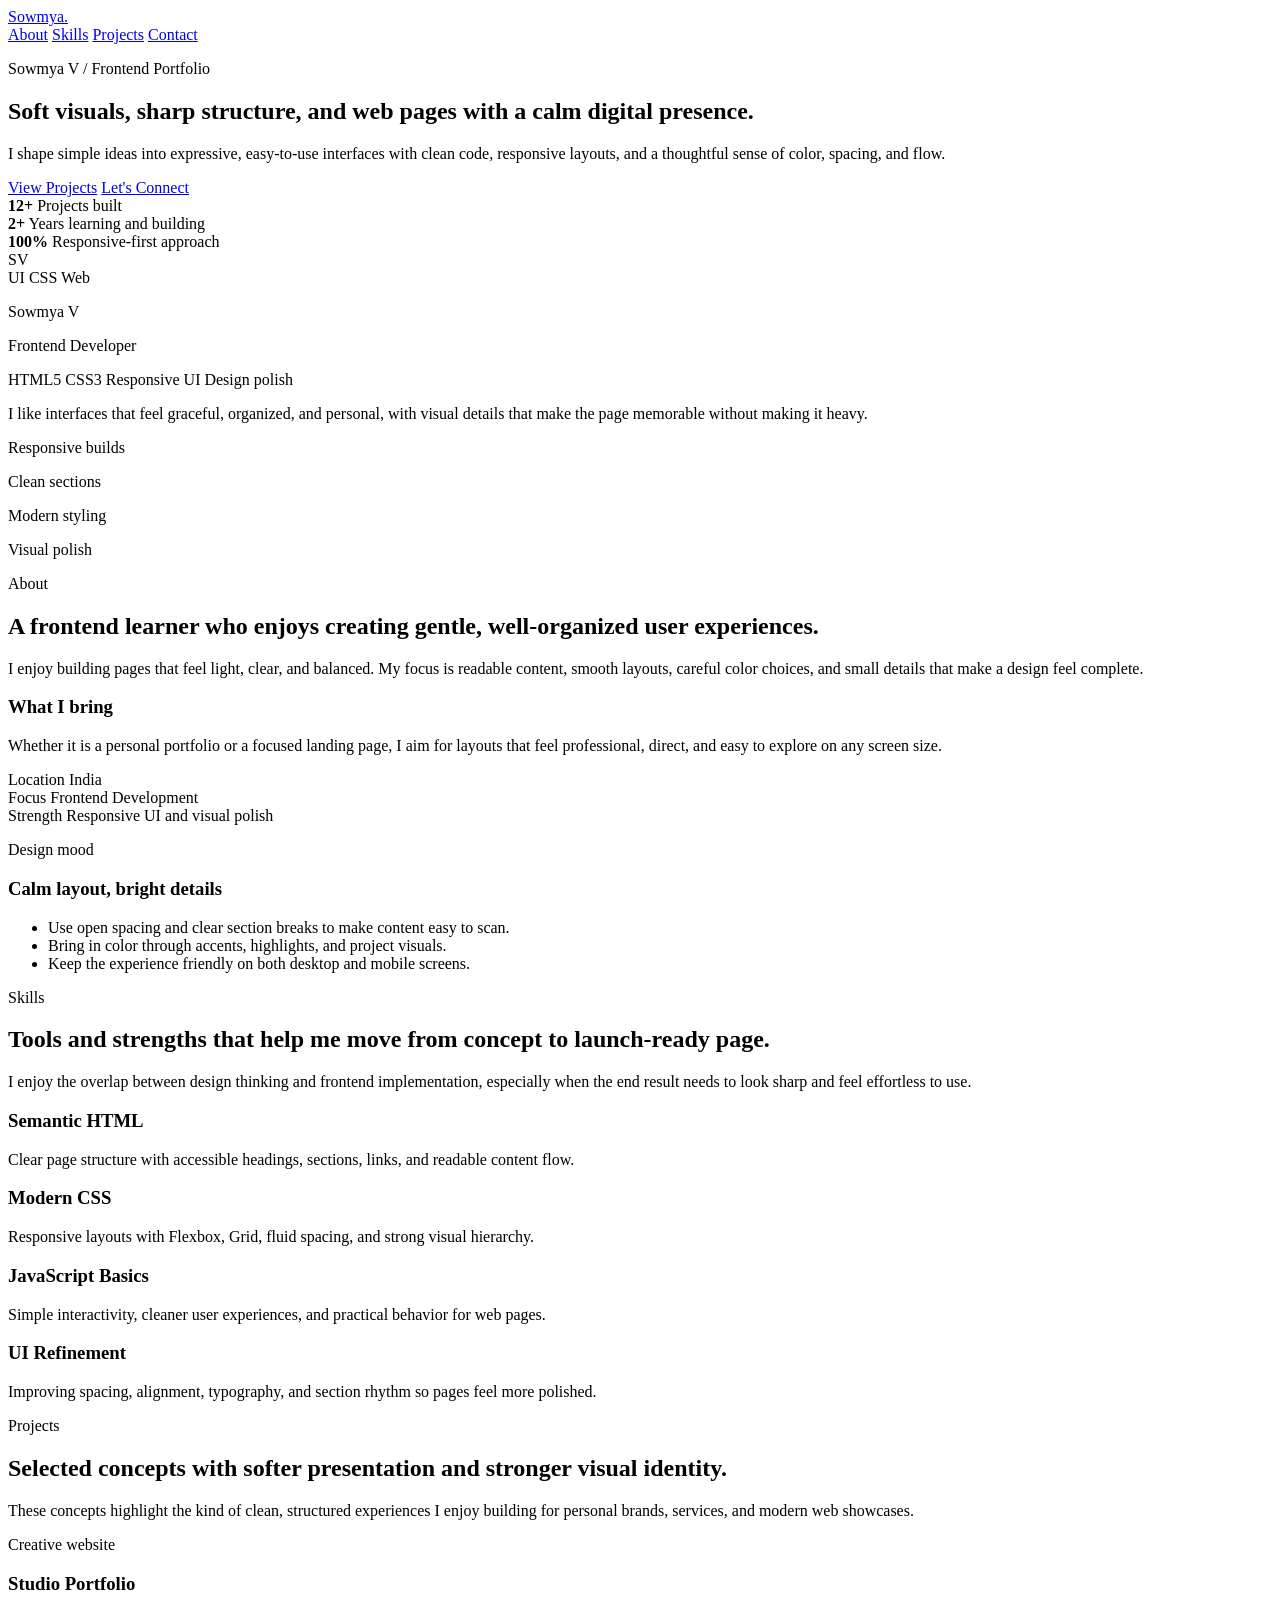
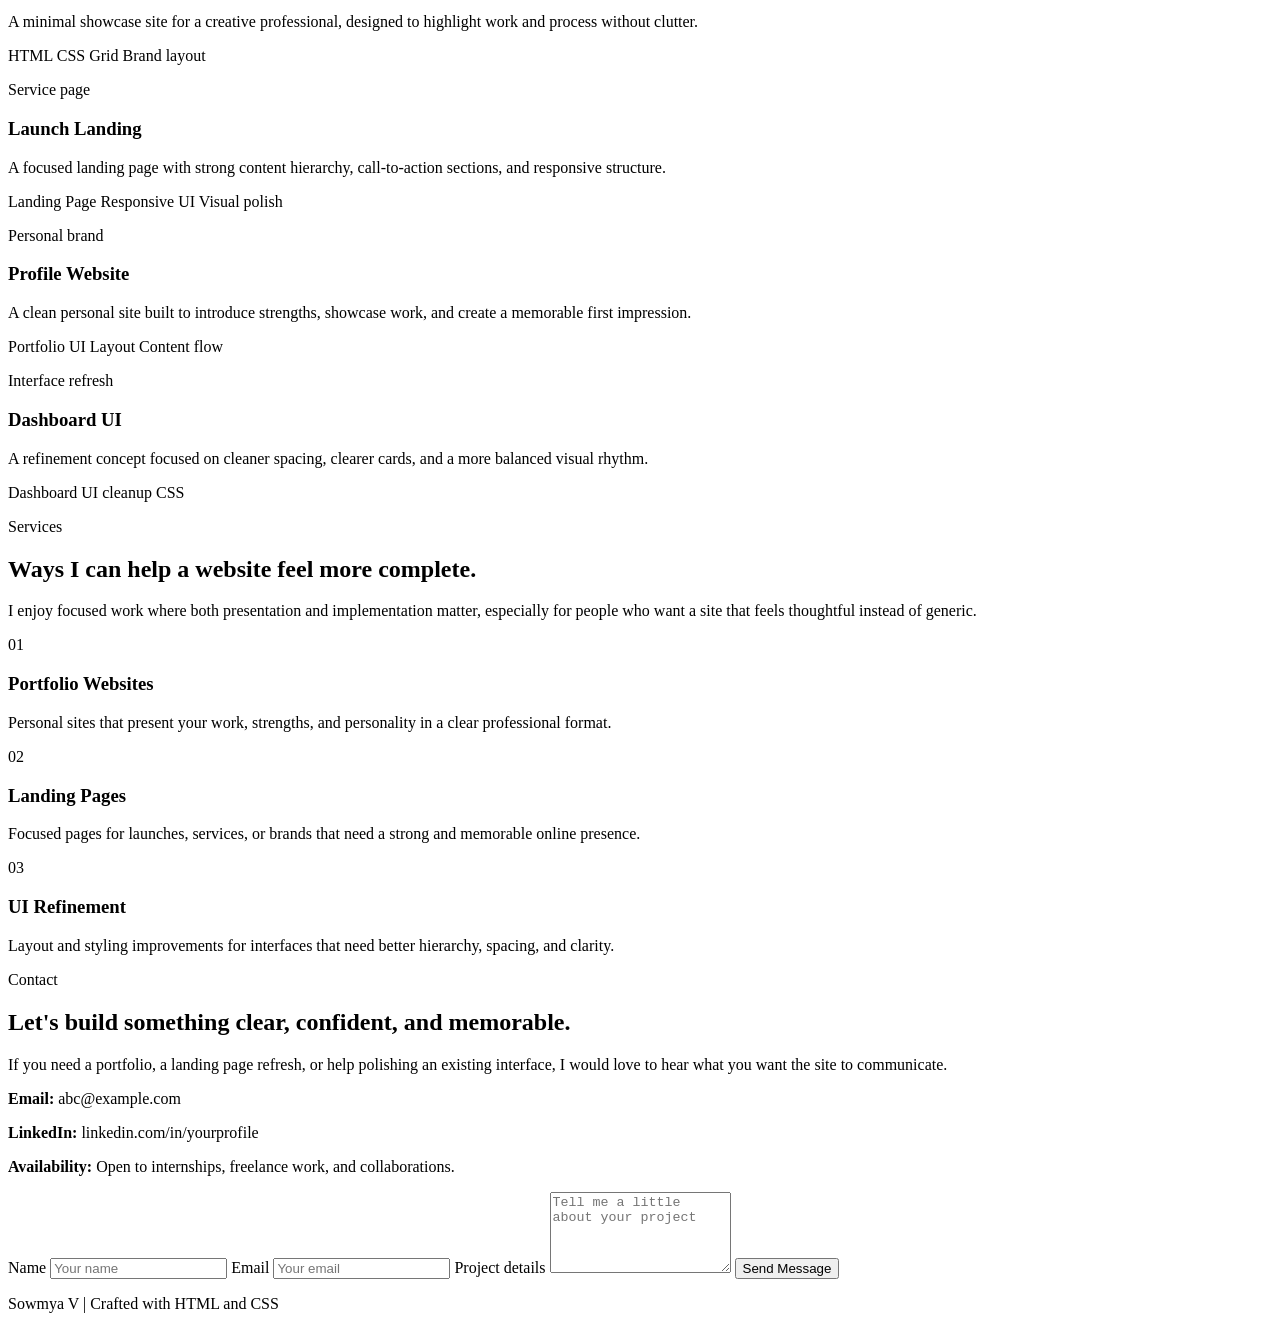
==== index.html @ 39d35e49 "Create index.html" ====
<!DOCTYPE html>
<html lang="en">
<head>
    <meta charset="UTF-8">
    <meta name="viewport" content="width=device-width, initial-scale=1.0">
    <title>Sowmya V | Frontend Portfolio</title>
    <meta name="description" content="Frontend portfolio for Sowmya V featuring projects, skills, services, and contact details.">
    <link rel="stylesheet" href="Sowmya-Portfolio.css">
</head>
<body>
    <header class="site-header">
        <div class="container navbar">
            <a href="#home" class="brand">Sowmya<span>.</span></a>
            <nav class="nav-links" aria-label="Primary navigation">
                <a href="#about">About</a>
                <a href="#skills">Skills</a>
                <a href="#projects">Projects</a>
                <a href="#contact">Contact</a>
            </nav>
        </div>
    </header>

    <main>
        <section class="hero" id="home">
            <div class="container hero-grid">
                <div class="hero-copy">
                    <p class="eyebrow">Sowmya V / Frontend Portfolio</p>
                    <h1>Soft visuals, sharp structure, and web pages with a calm digital presence.</h1>
                    <p class="hero-text">
                        I shape simple ideas into expressive, easy-to-use interfaces with clean code, responsive
                        layouts, and a thoughtful sense of color, spacing, and flow.
                    </p>
                    <div class="hero-actions">
                        <a href="#projects" class="button button-primary">View Projects</a>
                        <a href="#contact" class="button button-secondary">Let's Connect</a>
                    </div>
                    <div class="hero-stats">
                        <article>
                            <strong>12+</strong>
                            <span>Projects built</span>
                        </article>
                        <article>
                            <strong>2+</strong>
                            <span>Years learning and building</span>
                        </article>
                        <article>
                            <strong>100%</strong>
                            <span>Responsive-first approach</span>
                        </article>
                    </div>
                </div>

                <aside class="hero-card" aria-label="Profile summary">
                    <div class="profile-orbit">
                        <div class="profile-moon">SV</div>
                        <span class="orbit-tag tag-top">UI</span>
                        <span class="orbit-tag tag-right">CSS</span>
                        <span class="orbit-tag tag-bottom">Web</span>
                    </div>
                    <div class="profile-meta">
                        <p class="meta-name">Sowmya V</p>
                        <p class="meta-role">Frontend Developer</p>
                    </div>
                    <div class="tag-row">
                        <span>HTML5</span>
                        <span>CSS3</span>
                        <span>Responsive UI</span>
                        <span>Design polish</span>
                    </div>
                    <p class="profile-note">
                        I like interfaces that feel graceful, organized, and personal, with visual details that make the
                        page memorable without making it heavy.
                    </p>
                </aside>
            </div>
        </section>

        <section class="intro-strip" aria-label="Portfolio highlights">
            <div class="container strip-grid">
                <p>Responsive builds</p>
                <p>Clean sections</p>
                <p>Modern styling</p>
                <p>Visual polish</p>
            </div>
        </section>

        <section class="section" id="about">
            <div class="container">
                <div class="section-heading">
                    <p class="eyebrow">About</p>
                    <h2>A frontend learner who enjoys creating gentle, well-organized user experiences.</h2>
                    <p>
                        I enjoy building pages that feel light, clear, and balanced. My focus is readable content,
                        smooth layouts, careful color choices, and small details that make a design feel complete.
                    </p>
                </div>

                <div class="about-grid">
                    <article class="panel">
                        <h3>What I bring</h3>
                        <p>
                            Whether it is a personal portfolio or a focused landing page, I aim for layouts that feel
                            professional, direct, and easy to explore on any screen size.
                        </p>
                        <div class="info-list">
                            <div>
                                <span class="info-label">Location</span>
                                <span>India</span>
                            </div>
                            <div>
                                <span class="info-label">Focus</span>
                                <span>Frontend Development</span>
                            </div>
                            <div>
                                <span class="info-label">Strength</span>
                                <span>Responsive UI and visual polish</span>
                            </div>
                        </div>
                    </article>

                    <article class="panel accent-panel">
                        <p class="panel-kicker">Design mood</p>
                        <h3>Calm layout, bright details</h3>
                        <ul class="feature-list">
                            <li>Use open spacing and clear section breaks to make content easy to scan.</li>
                            <li>Bring in color through accents, highlights, and project visuals.</li>
                            <li>Keep the experience friendly on both desktop and mobile screens.</li>
                        </ul>
                    </article>
                </div>
            </div>
        </section>

        <section class="section tint-section" id="skills">
            <div class="container">
                <div class="section-heading">
                    <p class="eyebrow">Skills</p>
                    <h2>Tools and strengths that help me move from concept to launch-ready page.</h2>
                    <p>
                        I enjoy the overlap between design thinking and frontend implementation, especially when the end
                        result needs to look sharp and feel effortless to use.
                    </p>
                </div>

                <div class="card-grid">
                    <article class="skill-card">
                        <h3>Semantic HTML</h3>
                        <p>Clear page structure with accessible headings, sections, links, and readable content flow.</p>
                    </article>
                    <article class="skill-card">
                        <h3>Modern CSS</h3>
                        <p>Responsive layouts with Flexbox, Grid, fluid spacing, and strong visual hierarchy.</p>
                    </article>
                    <article class="skill-card">
                        <h3>JavaScript Basics</h3>
                        <p>Simple interactivity, cleaner user experiences, and practical behavior for web pages.</p>
                    </article>
                    <article class="skill-card">
                        <h3>UI Refinement</h3>
                        <p>Improving spacing, alignment, typography, and section rhythm so pages feel more polished.</p>
                    </article>
                </div>
            </div>
        </section>

        <section class="section" id="projects">
            <div class="container">
                <div class="section-heading">
                    <p class="eyebrow">Projects</p>
                    <h2>Selected concepts with softer presentation and stronger visual identity.</h2>
                    <p>
                        These concepts highlight the kind of clean, structured experiences I enjoy building for personal
                        brands, services, and modern web showcases.
                    </p>
                </div>

                <div class="projects-grid">
                    <article class="project-card">
                        <div class="project-visual tone-one">
                            <p>Creative website</p>
                            <h3>Studio Portfolio</h3>
                        </div>
                        <div class="project-body">
                            <p>A minimal showcase site for a creative professional, designed to highlight work and process without clutter.</p>
                            <div class="tag-row">
                                <span>HTML</span>
                                <span>CSS Grid</span>
                                <span>Brand layout</span>
                            </div>
                        </div>
                    </article>

                    <article class="project-card">
                        <div class="project-visual tone-two">
                            <p>Service page</p>
                            <h3>Launch Landing</h3>
                        </div>
                        <div class="project-body">
                            <p>A focused landing page with strong content hierarchy, call-to-action sections, and responsive structure.</p>
                            <div class="tag-row">
                                <span>Landing Page</span>
                                <span>Responsive UI</span>
                                <span>Visual polish</span>
                            </div>
                        </div>
                    </article>

                    <article class="project-card">
                        <div class="project-visual tone-three">
                            <p>Personal brand</p>
                            <h3>Profile Website</h3>
                        </div>
                        <div class="project-body">
                            <p>A clean personal site built to introduce strengths, showcase work, and create a memorable first impression.</p>
                            <div class="tag-row">
                                <span>Portfolio</span>
                                <span>UI Layout</span>
                                <span>Content flow</span>
                            </div>
                        </div>
                    </article>

                    <article class="project-card">
                        <div class="project-visual tone-four">
                            <p>Interface refresh</p>
                            <h3>Dashboard UI</h3>
                        </div>
                        <div class="project-body">
                            <p>A refinement concept focused on cleaner spacing, clearer cards, and a more balanced visual rhythm.</p>
                            <div class="tag-row">
                                <span>Dashboard</span>
                                <span>UI cleanup</span>
                                <span>CSS</span>
                            </div>
                        </div>
                    </article>
                </div>
            </div>
        </section>

        <section class="section tint-section">
            <div class="container">
                <div class="section-heading">
                    <p class="eyebrow">Services</p>
                    <h2>Ways I can help a website feel more complete.</h2>
                    <p>
                        I enjoy focused work where both presentation and implementation matter, especially for people
                        who want a site that feels thoughtful instead of generic.
                    </p>
                </div>

                <div class="card-grid services-grid">
                    <article class="service-card">
                        <span class="service-number">01</span>
                        <h3>Portfolio Websites</h3>
                        <p>Personal sites that present your work, strengths, and personality in a clear professional format.</p>
                    </article>
                    <article class="service-card">
                        <span class="service-number">02</span>
                        <h3>Landing Pages</h3>
                        <p>Focused pages for launches, services, or brands that need a strong and memorable online presence.</p>
                    </article>
                    <article class="service-card">
                        <span class="service-number">03</span>
                        <h3>UI Refinement</h3>
                        <p>Layout and styling improvements for interfaces that need better hierarchy, spacing, and clarity.</p>
                    </article>
                </div>
            </div>
        </section>

        <section class="section" id="contact">
            <div class="container contact-grid">
                <div>
                    <p class="eyebrow">Contact</p>
                    <h2>Let's build something clear, confident, and memorable.</h2>
                    <p class="contact-copy">
                        If you need a portfolio, a landing page refresh, or help polishing an existing interface, I
                        would love to hear what you want the site to communicate.
                    </p>
                    <div class="contact-panel">
                        <p><strong>Email:</strong> abc@example.com</p>
                        <p><strong>LinkedIn:</strong> linkedin.com/in/yourprofile</p>
                        <p><strong>Availability:</strong> Open to internships, freelance work, and collaborations.</p>
                    </div>
                </div>

                <form class="contact-form">
                    <label for="name">Name</label>
                    <input type="text" id="name" name="name" placeholder="Your name">

                    <label for="email">Email</label>
                    <input type="email" id="email" name="email" placeholder="Your email">

                    <label for="project">Project details</label>
                    <textarea id="project" name="project" rows="5" placeholder="Tell me a little about your project"></textarea>

                    <button type="submit">Send Message</button>
                </form>
            </div>
        </section>
    </main>

    <footer class="site-footer">
        <div class="container">
            <p>Sowmya V | Crafted with HTML and CSS</p>
        </div>
    </footer>
</body>
</html>
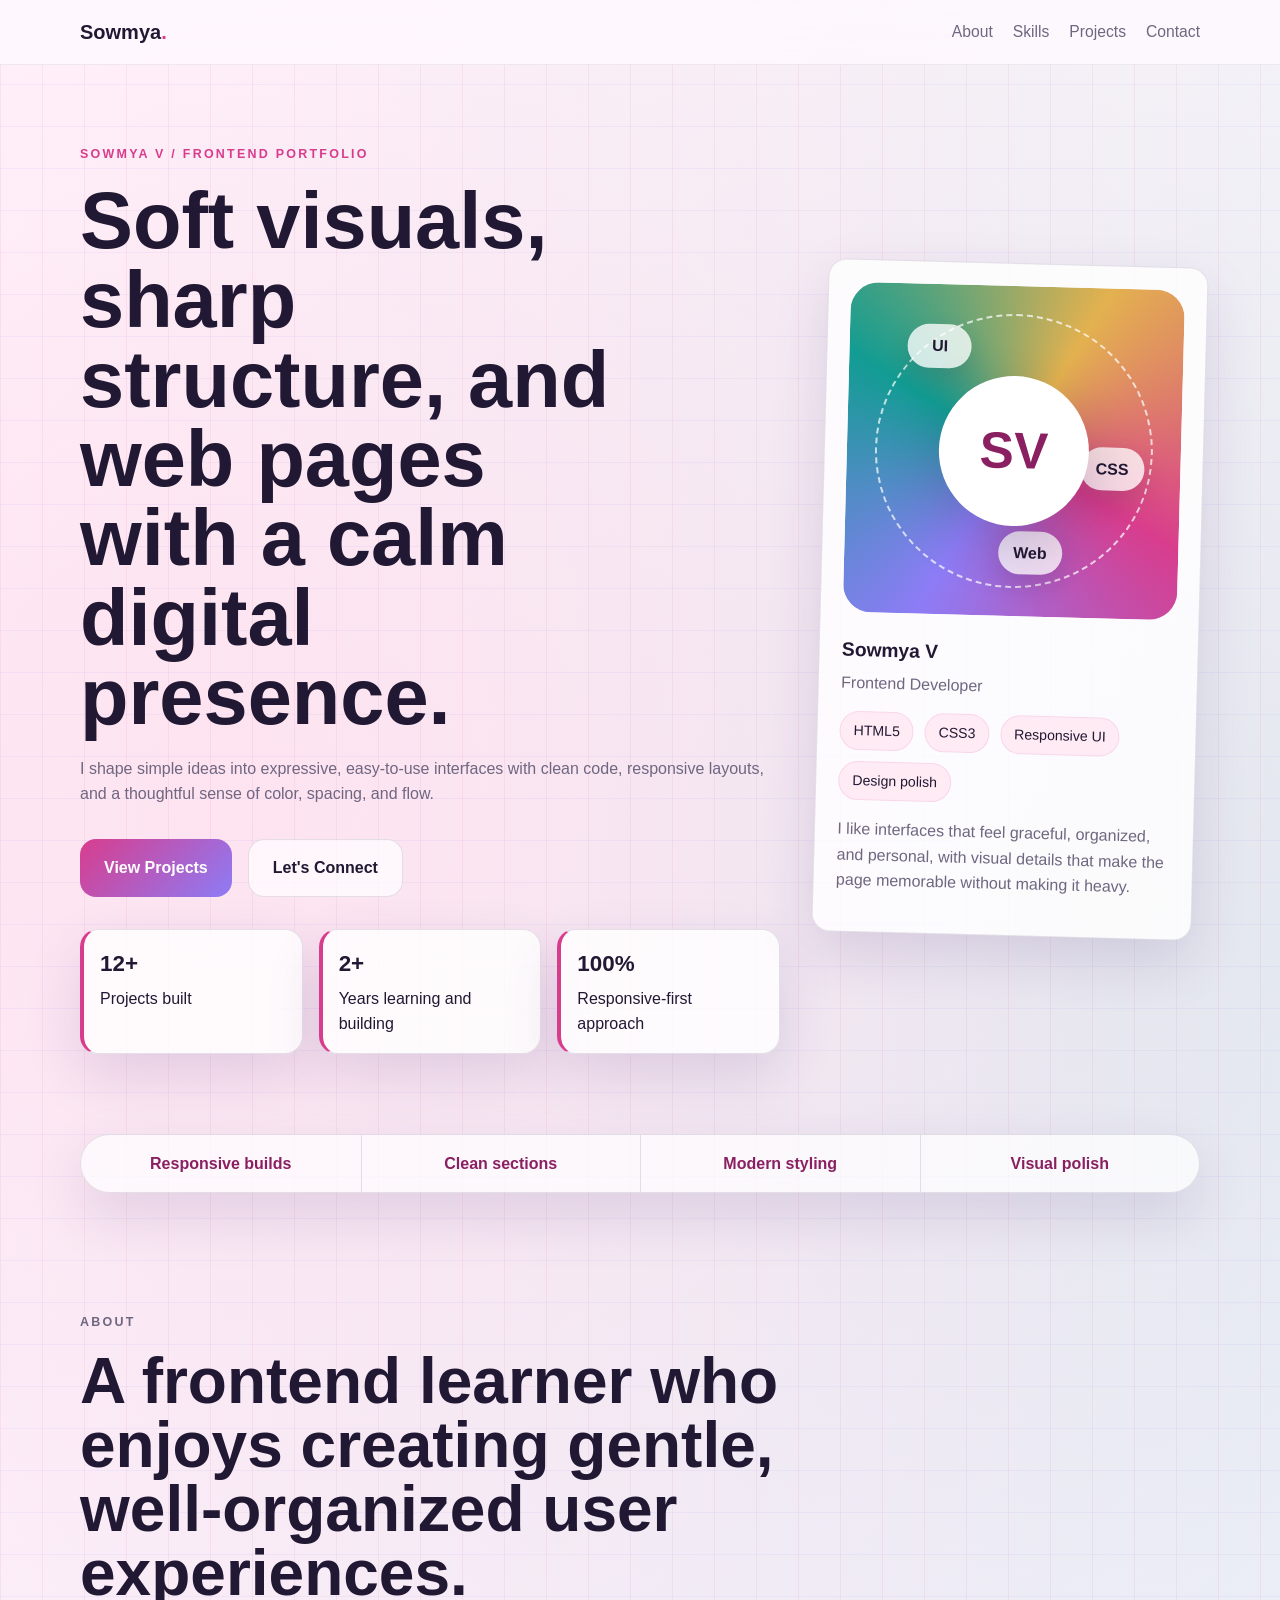
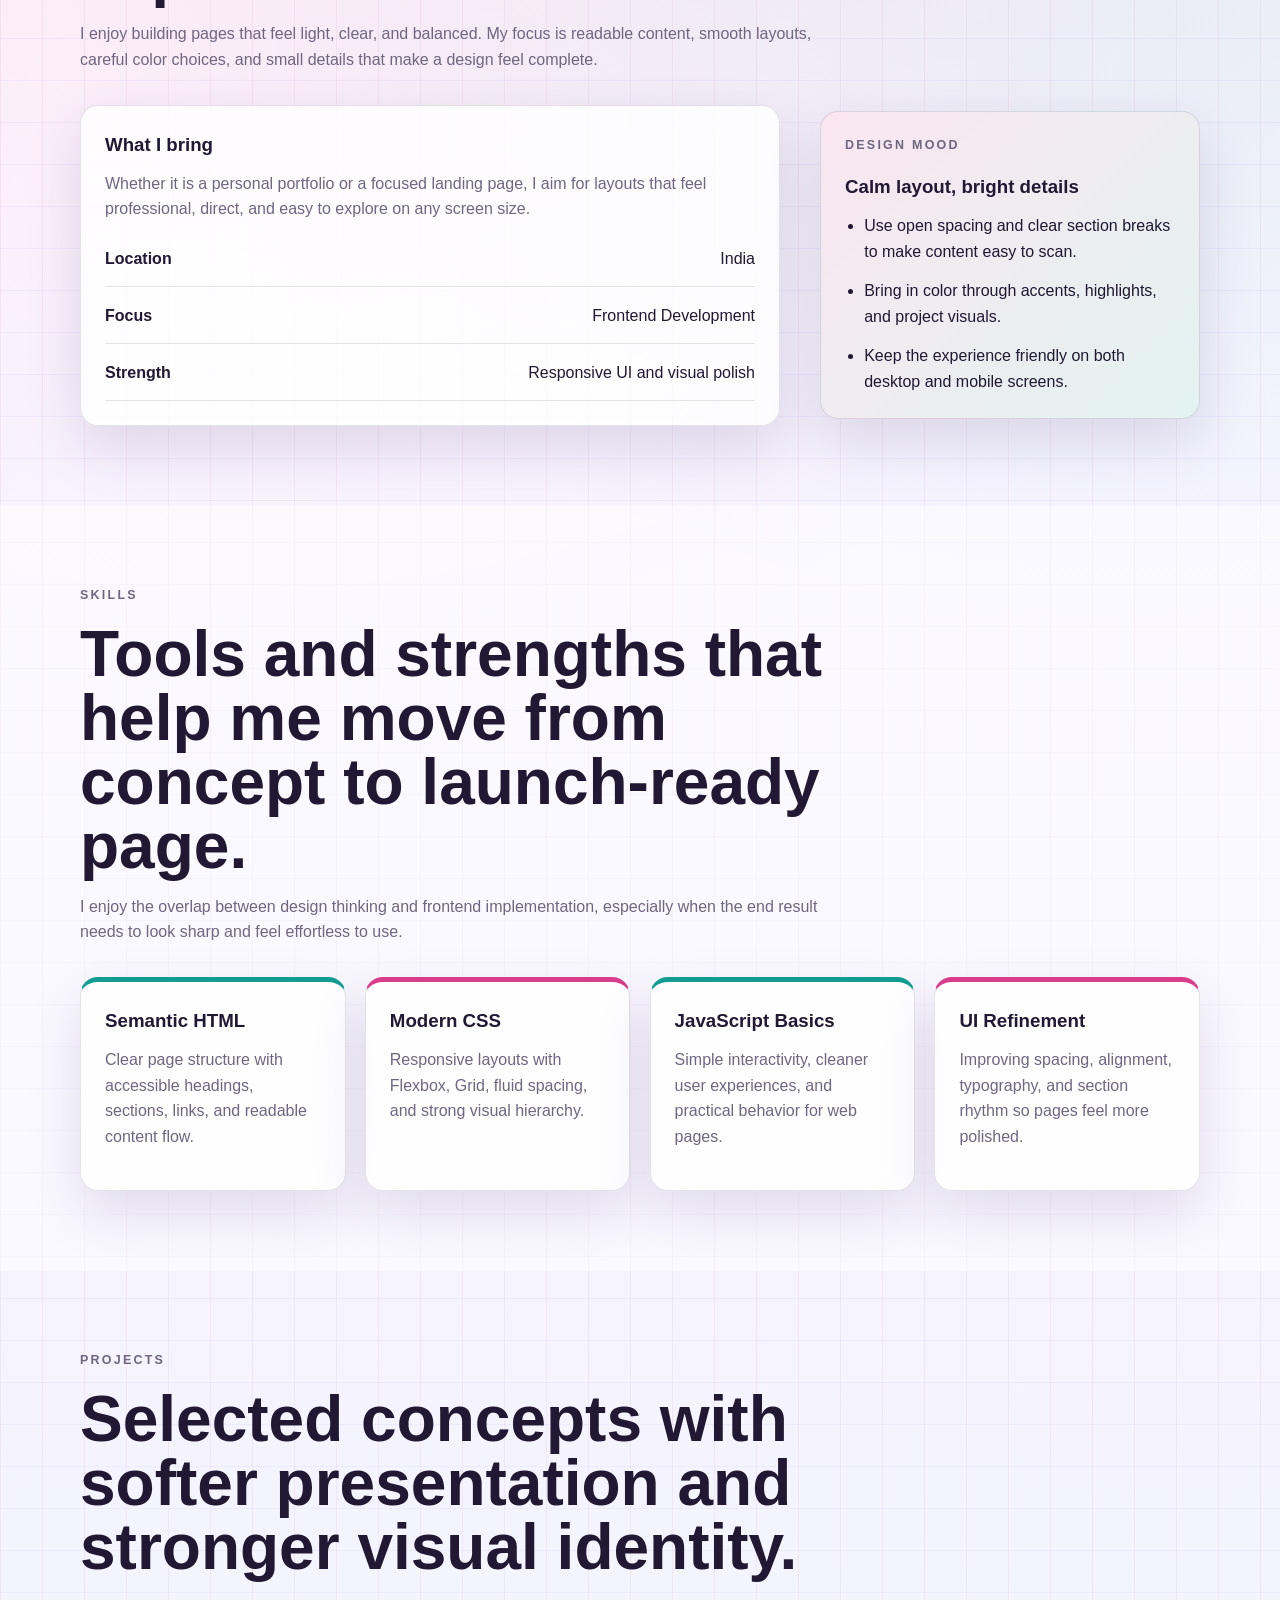
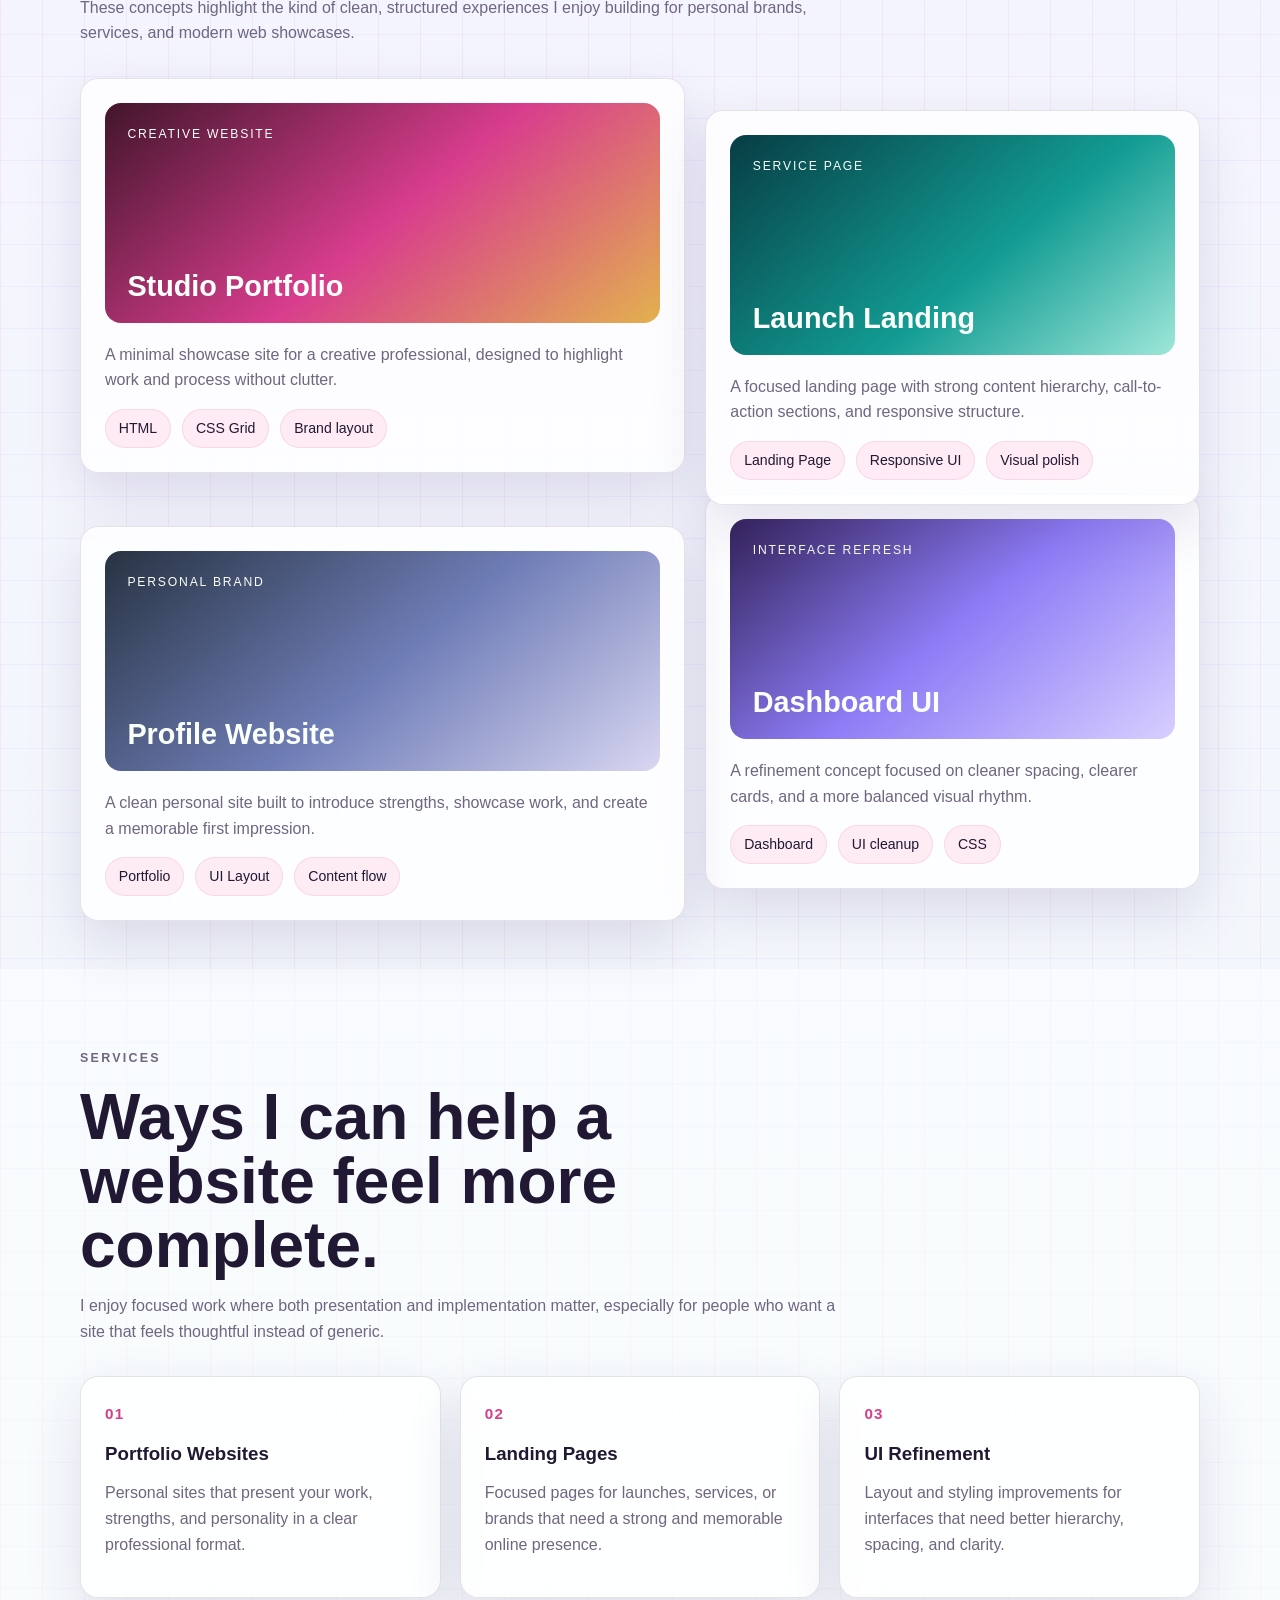
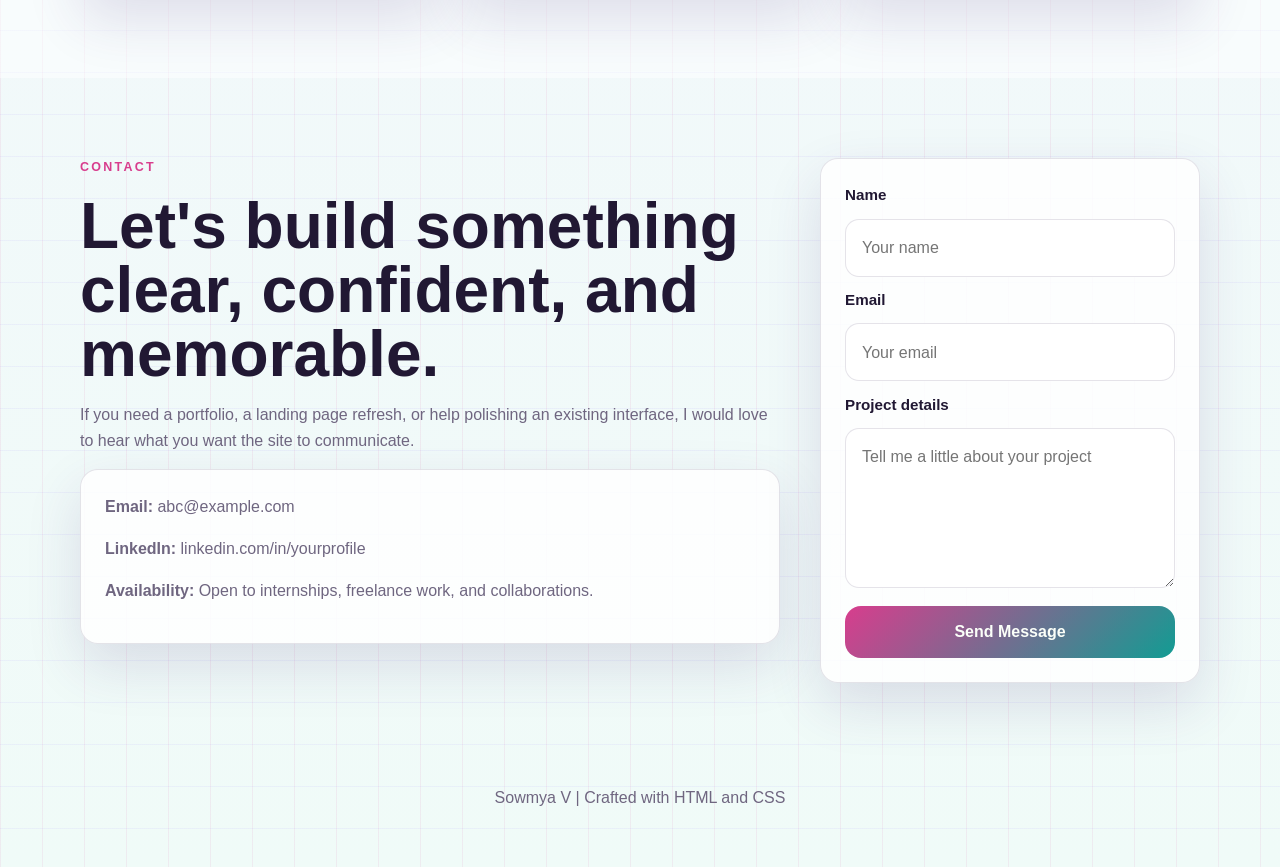
==== commit c461ce0b: "Update index.html" ====
--- a/index.html
+++ b/index.html
@@ -5,7 +5,7 @@
     <meta name="viewport" content="width=device-width, initial-scale=1.0">
     <title>Sowmya V | Frontend Portfolio</title>
     <meta name="description" content="Frontend portfolio for Sowmya V featuring projects, skills, services, and contact details.">
-    <link rel="stylesheet" href="Sowmya-Portfolio.css">
+    <link rel="stylesheet" href="portfolio.css">
 </head>
 <body>
     <header class="site-header">
--- a/portfolio.css
+++ b/portfolio.css
@@ -0,0 +1,605 @@
+:root {
+    --bg: #f5f3ff;
+    --surface: rgba(255, 255, 255, 0.82);
+    --surface-strong: #ffffff;
+    --ink: #211833;
+    --muted: #6f6680;
+    --line: rgba(54, 39, 84, 0.13);
+    --accent: #d83d8d;
+    --accent-dark: #8a1f61;
+    --accent-soft: #ffe2f0;
+    --teal: #129c93;
+    --gold: #e3b14f;
+    --lilac: #8d7cf6;
+    --shadow: 0 22px 55px rgba(69, 43, 119, 0.14);
+    --radius: 18px;
+    --container: 1120px;
+}
+
+* {
+    box-sizing: border-box;
+}
+
+html {
+    scroll-behavior: smooth;
+}
+
+body {
+    margin: 0;
+    font-family: "Segoe UI", Tahoma, sans-serif;
+    color: var(--ink);
+    background:
+        linear-gradient(90deg, rgba(216, 61, 141, 0.08) 1px, transparent 1px),
+        linear-gradient(180deg, rgba(141, 124, 246, 0.08) 1px, transparent 1px),
+        radial-gradient(circle at 18% 14%, rgba(255, 226, 240, 0.95), transparent 30%),
+        radial-gradient(circle at 88% 16%, rgba(18, 156, 147, 0.16), transparent 27%),
+        linear-gradient(180deg, #fffaff 0%, var(--bg) 48%, #f0fbf8 100%);
+    background-size: 42px 42px, 42px 42px, auto, auto, auto;
+    line-height: 1.6;
+}
+
+img,
+svg {
+    display: block;
+    max-width: 100%;
+}
+
+a {
+    color: inherit;
+    text-decoration: none;
+}
+
+p,
+h1,
+h2,
+h3 {
+    margin-top: 0;
+}
+
+.container {
+    width: min(calc(100% - 2rem), var(--container));
+    margin: 0 auto;
+}
+
+.site-header {
+    position: sticky;
+    top: 0;
+    z-index: 20;
+    backdrop-filter: blur(14px);
+    background: rgba(255, 250, 255, 0.76);
+    border-bottom: 1px solid rgba(54, 39, 84, 0.08);
+}
+
+.navbar {
+    display: flex;
+    align-items: center;
+    justify-content: space-between;
+    padding: 1rem 0;
+}
+
+.brand {
+    font-size: 1.25rem;
+    font-weight: 800;
+    letter-spacing: 0;
+}
+
+.brand span,
+.eyebrow,
+.panel-kicker,
+.service-number {
+    color: var(--accent);
+}
+
+.nav-links {
+    display: flex;
+    flex-wrap: wrap;
+    gap: 1.25rem;
+}
+
+.nav-links a {
+    color: var(--muted);
+    font-size: 0.98rem;
+}
+
+.nav-links a:hover {
+    color: var(--ink);
+}
+
+.hero,
+.section {
+    padding: 5rem 0;
+}
+
+.hero-grid,
+.about-grid,
+.contact-grid {
+    display: grid;
+    gap: 2.5rem;
+    grid-template-columns: minmax(0, 1fr) 380px;
+    align-items: center;
+}
+
+.eyebrow,
+.panel-kicker {
+    text-transform: uppercase;
+    letter-spacing: 0.18em;
+    font-size: 0.78rem;
+    font-weight: 700;
+    margin-bottom: 1rem;
+}
+
+.hero-copy h1,
+.section-heading h2,
+.contact-grid h2 {
+    font-family: "Segoe UI", Tahoma, sans-serif;
+    font-weight: 800;
+    line-height: 1;
+    letter-spacing: 0;
+}
+
+.hero-copy h1 {
+    font-size: clamp(2.8rem, 6.2vw, 6rem);
+    max-width: 13ch;
+    margin-bottom: 1.2rem;
+}
+
+.hero-text,
+.section-heading p,
+.contact-copy,
+.profile-note,
+.project-body p,
+.skill-card p,
+.service-card p,
+.panel p,
+.contact-panel p {
+    color: var(--muted);
+}
+
+.hero-actions {
+    display: flex;
+    flex-wrap: wrap;
+    gap: 1rem;
+    margin: 2rem 0;
+}
+
+.button {
+    display: inline-flex;
+    align-items: center;
+    justify-content: center;
+    min-height: 52px;
+    padding: 0.95rem 1.5rem;
+    border-radius: 16px;
+    font-weight: 700;
+    transition: transform 0.2s ease, background 0.2s ease;
+}
+
+.button:hover {
+    transform: translateY(-2px);
+}
+
+.button-primary {
+    background: linear-gradient(135deg, var(--accent), var(--lilac));
+    color: #ffffff;
+}
+
+.button-secondary {
+    border: 1px solid var(--line);
+    background: rgba(255, 255, 255, 0.7);
+}
+
+.hero-stats {
+    display: grid;
+    gap: 1rem;
+    grid-template-columns: repeat(3, minmax(0, 1fr));
+}
+
+.hero-stats article,
+.panel,
+.skill-card,
+.project-card,
+.service-card,
+.contact-panel,
+.contact-form,
+.hero-card {
+    border: 1px solid var(--line);
+    border-radius: var(--radius);
+    background: var(--surface);
+    box-shadow: var(--shadow);
+}
+
+.hero-stats article {
+    padding: 1rem;
+    border-left: 4px solid var(--accent);
+}
+
+.hero-stats strong {
+    display: block;
+    font-size: 1.4rem;
+    margin-bottom: 0.25rem;
+}
+
+.hero-card {
+    padding: 1.4rem;
+    transform: rotate(1.5deg);
+}
+
+.profile-orbit {
+    position: relative;
+    min-height: 330px;
+    display: grid;
+    place-items: center;
+    border-radius: 28px;
+    background:
+        radial-gradient(circle at center, rgba(255, 255, 255, 0.92) 0 28%, transparent 29%),
+        conic-gradient(from 120deg, #d83d8d, #8d7cf6, #129c93, #e3b14f, #d83d8d);
+    margin-bottom: 1.4rem;
+}
+
+.profile-orbit::before {
+    content: "";
+    position: absolute;
+    inset: 28px;
+    border: 2px dashed rgba(255, 255, 255, 0.72);
+    border-radius: 50%;
+}
+
+.profile-moon {
+    position: relative;
+    z-index: 1;
+    width: 150px;
+    aspect-ratio: 1;
+    display: grid;
+    place-items: center;
+    border-radius: 50%;
+    background: #ffffff;
+    color: var(--accent-dark);
+    font-size: 3.2rem;
+    font-weight: 900;
+    box-shadow: 0 20px 55px rgba(33, 24, 51, 0.2);
+}
+
+.orbit-tag {
+    position: absolute;
+    min-width: 64px;
+    padding: 0.55rem 0.75rem;
+    border-radius: 999px;
+    text-align: center;
+    background: rgba(255, 255, 255, 0.78);
+    color: var(--ink);
+    font-weight: 800;
+    box-shadow: 0 12px 25px rgba(33, 24, 51, 0.13);
+}
+
+.tag-top {
+    top: 40px;
+    left: 58px;
+}
+
+.tag-right {
+    right: 36px;
+    top: 48%;
+}
+
+.tag-bottom {
+    bottom: 42px;
+    left: 46%;
+}
+
+.meta-name {
+    font-size: 1.2rem;
+    font-weight: 700;
+    margin-bottom: 0.25rem;
+}
+
+.meta-role {
+    margin-bottom: 1rem;
+    color: var(--muted);
+}
+
+.tag-row {
+    display: flex;
+    flex-wrap: wrap;
+    gap: 0.7rem;
+}
+
+.tag-row span {
+    border-radius: 999px;
+    padding: 0.45rem 0.8rem;
+    background: rgba(255, 226, 240, 0.65);
+    border: 1px solid rgba(216, 61, 141, 0.12);
+    font-size: 0.88rem;
+}
+
+.profile-note {
+    margin-top: 1rem;
+}
+
+.intro-strip {
+    padding: 0 0 2.5rem;
+}
+
+.strip-grid {
+    display: grid;
+    grid-template-columns: repeat(4, minmax(0, 1fr));
+    border: 1px solid var(--line);
+    border-radius: 999px;
+    overflow: hidden;
+    background: rgba(255, 255, 255, 0.72);
+    box-shadow: var(--shadow);
+}
+
+.strip-grid p {
+    margin: 0;
+    padding: 1rem;
+    text-align: center;
+    color: var(--accent-dark);
+    font-weight: 800;
+}
+
+.strip-grid p + p {
+    border-left: 1px solid var(--line);
+}
+
+.section-heading {
+    max-width: 760px;
+    margin-bottom: 2rem;
+}
+
+.section-heading h2,
+.contact-grid h2 {
+    font-size: clamp(2.4rem, 5vw, 4rem);
+    margin-bottom: 1rem;
+}
+
+.panel,
+.skill-card,
+.service-card,
+.contact-panel,
+.contact-form,
+.project-card {
+    padding: 1.5rem;
+}
+
+.accent-panel {
+    background:
+        linear-gradient(135deg, rgba(216, 61, 141, 0.13), rgba(18, 156, 147, 0.12)),
+        var(--surface-strong);
+}
+
+.info-list {
+    display: grid;
+    gap: 1rem;
+    margin-top: 1.5rem;
+}
+
+.info-list div {
+    display: flex;
+    justify-content: space-between;
+    gap: 1rem;
+    padding-bottom: 0.9rem;
+    border-bottom: 1px solid var(--line);
+}
+
+.info-label {
+    font-weight: 700;
+}
+
+.feature-list {
+    margin: 0;
+    padding-left: 1.2rem;
+}
+
+.feature-list li + li {
+    margin-top: 0.85rem;
+}
+
+.tint-section {
+    background: rgba(255, 255, 255, 0.45);
+}
+
+.card-grid {
+    display: grid;
+    gap: 1.2rem;
+    grid-template-columns: repeat(4, minmax(0, 1fr));
+}
+
+.skill-card h3,
+.service-card h3,
+.project-body h3,
+.panel h3 {
+    margin-bottom: 0.7rem;
+}
+
+.skill-card {
+    border-top: 5px solid var(--teal);
+}
+
+.skill-card:nth-child(even) {
+    border-top-color: var(--accent);
+}
+
+.projects-grid {
+    display: grid;
+    gap: 1.3rem;
+    grid-template-columns: 1.1fr 0.9fr;
+}
+
+.project-card:nth-child(2),
+.project-card:nth-child(3) {
+    transform: translateY(2rem);
+}
+
+.project-visual {
+    min-height: 220px;
+    border-radius: 16px;
+    padding: 1.4rem;
+    display: flex;
+    flex-direction: column;
+    justify-content: space-between;
+    color: #fbfff9;
+}
+
+.project-visual p {
+    margin: 0;
+    text-transform: uppercase;
+    letter-spacing: 0.15em;
+    font-size: 0.76rem;
+}
+
+.project-visual h3 {
+    font-size: 1.8rem;
+    line-height: 1;
+    margin: 0;
+}
+
+.tone-one {
+    background: linear-gradient(140deg, #42152b, #d83d8d 52%, #e3b14f);
+}
+
+.tone-two {
+    background: linear-gradient(140deg, #073d44, #129c93 58%, #9ee7d9);
+}
+
+.tone-three {
+    background: linear-gradient(140deg, #273342, #6f7db7 52%, #d9d7f2);
+}
+
+.tone-four {
+    background: linear-gradient(140deg, #322259, #8d7cf6 50%, #d8cfff);
+}
+
+.project-body {
+    padding-top: 1.2rem;
+}
+
+.services-grid {
+    grid-template-columns: repeat(3, minmax(0, 1fr));
+}
+
+.service-number {
+    display: inline-block;
+    margin-bottom: 0.8rem;
+    font-size: 0.95rem;
+    font-weight: 700;
+    letter-spacing: 0.08em;
+}
+
+.contact-grid {
+    align-items: start;
+}
+
+.contact-form {
+    display: grid;
+    gap: 0.7rem;
+}
+
+.contact-form label {
+    font-weight: 700;
+    font-size: 0.95rem;
+}
+
+.contact-form input,
+.contact-form textarea {
+    width: 100%;
+    border: 1px solid rgba(54, 39, 84, 0.13);
+    border-radius: 14px;
+    background: rgba(255, 255, 255, 0.86);
+    padding: 0.95rem 1rem;
+    font: inherit;
+    color: var(--ink);
+}
+
+.contact-form textarea {
+    resize: vertical;
+}
+
+.contact-form input:focus,
+.contact-form textarea:focus,
+.contact-form button:focus {
+    outline: 2px solid rgba(167, 44, 102, 0.34);
+    outline-offset: 2px;
+}
+
+.contact-form button {
+    border: 0;
+    border-radius: 16px;
+    min-height: 52px;
+    margin-top: 0.4rem;
+    font: inherit;
+    font-weight: 700;
+    color: #fbfff9;
+    background: linear-gradient(135deg, var(--accent), var(--teal));
+    cursor: pointer;
+}
+
+.site-footer {
+    padding: 1.4rem 0 2.5rem;
+    text-align: center;
+    color: var(--muted);
+}
+
+@media (max-width: 1024px) {
+    .hero-grid,
+    .about-grid,
+    .contact-grid,
+    .card-grid,
+    .projects-grid,
+    .services-grid {
+        grid-template-columns: 1fr;
+    }
+
+    .hero-card,
+    .project-card:nth-child(2),
+    .project-card:nth-child(3) {
+        transform: none;
+    }
+
+    .hero-copy h1 {
+        max-width: 13ch;
+    }
+}
+
+@media (max-width: 680px) {
+    .hero,
+    .section {
+        padding: 4rem 0;
+    }
+
+    .navbar {
+        align-items: flex-start;
+        flex-direction: column;
+        gap: 0.9rem;
+    }
+
+    .hero-stats {
+        grid-template-columns: 1fr;
+    }
+
+    .strip-grid {
+        grid-template-columns: 1fr 1fr;
+        border-radius: 20px;
+    }
+
+    .strip-grid p + p {
+        border-left: 0;
+    }
+
+    .strip-grid p:nth-child(even) {
+        border-left: 1px solid var(--line);
+    }
+
+    .strip-grid p:nth-child(n + 3) {
+        border-top: 1px solid var(--line);
+    }
+
+    .hero-copy h1,
+    .section-heading h2,
+    .contact-grid h2 {
+        line-height: 1.02;
+    }
+
+    .hero-copy h1 {
+        font-size: clamp(2.2rem, 11vw, 3.6rem);
+        max-width: 9ch;
+    }
+}
